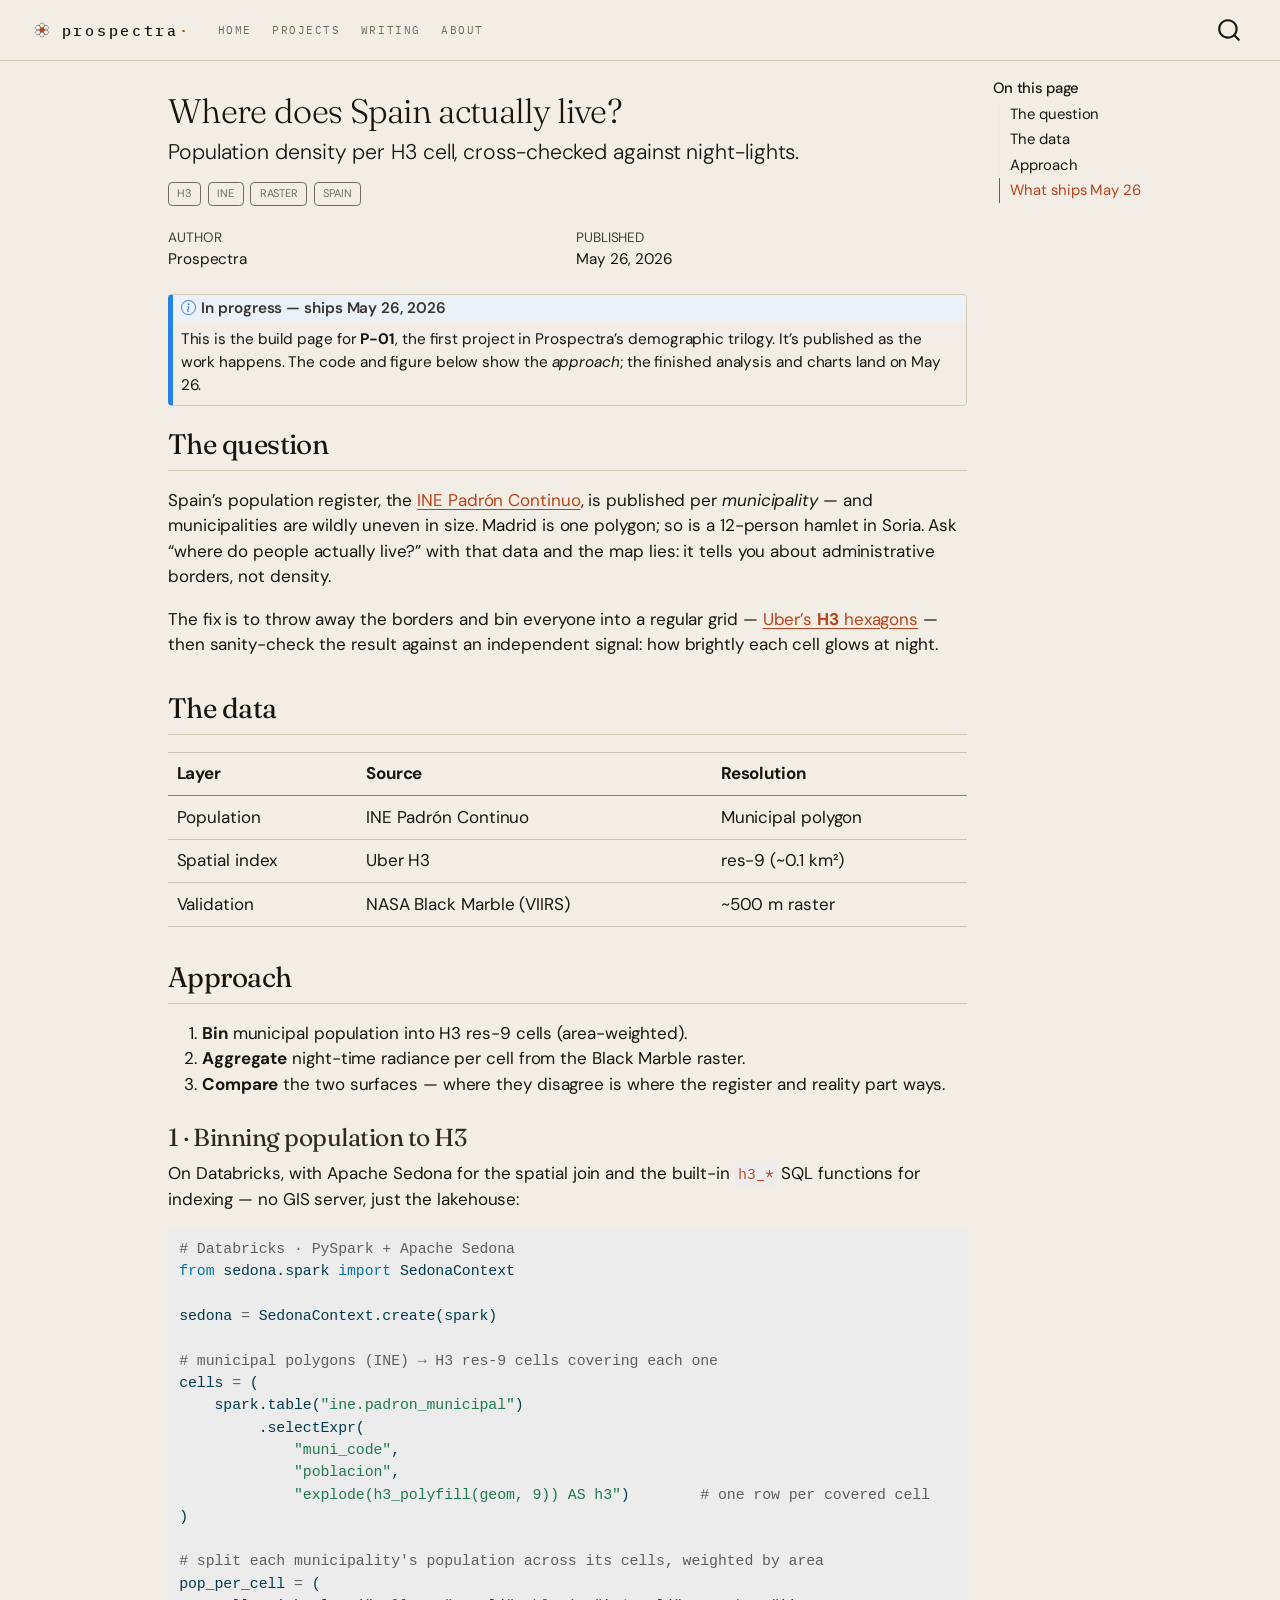
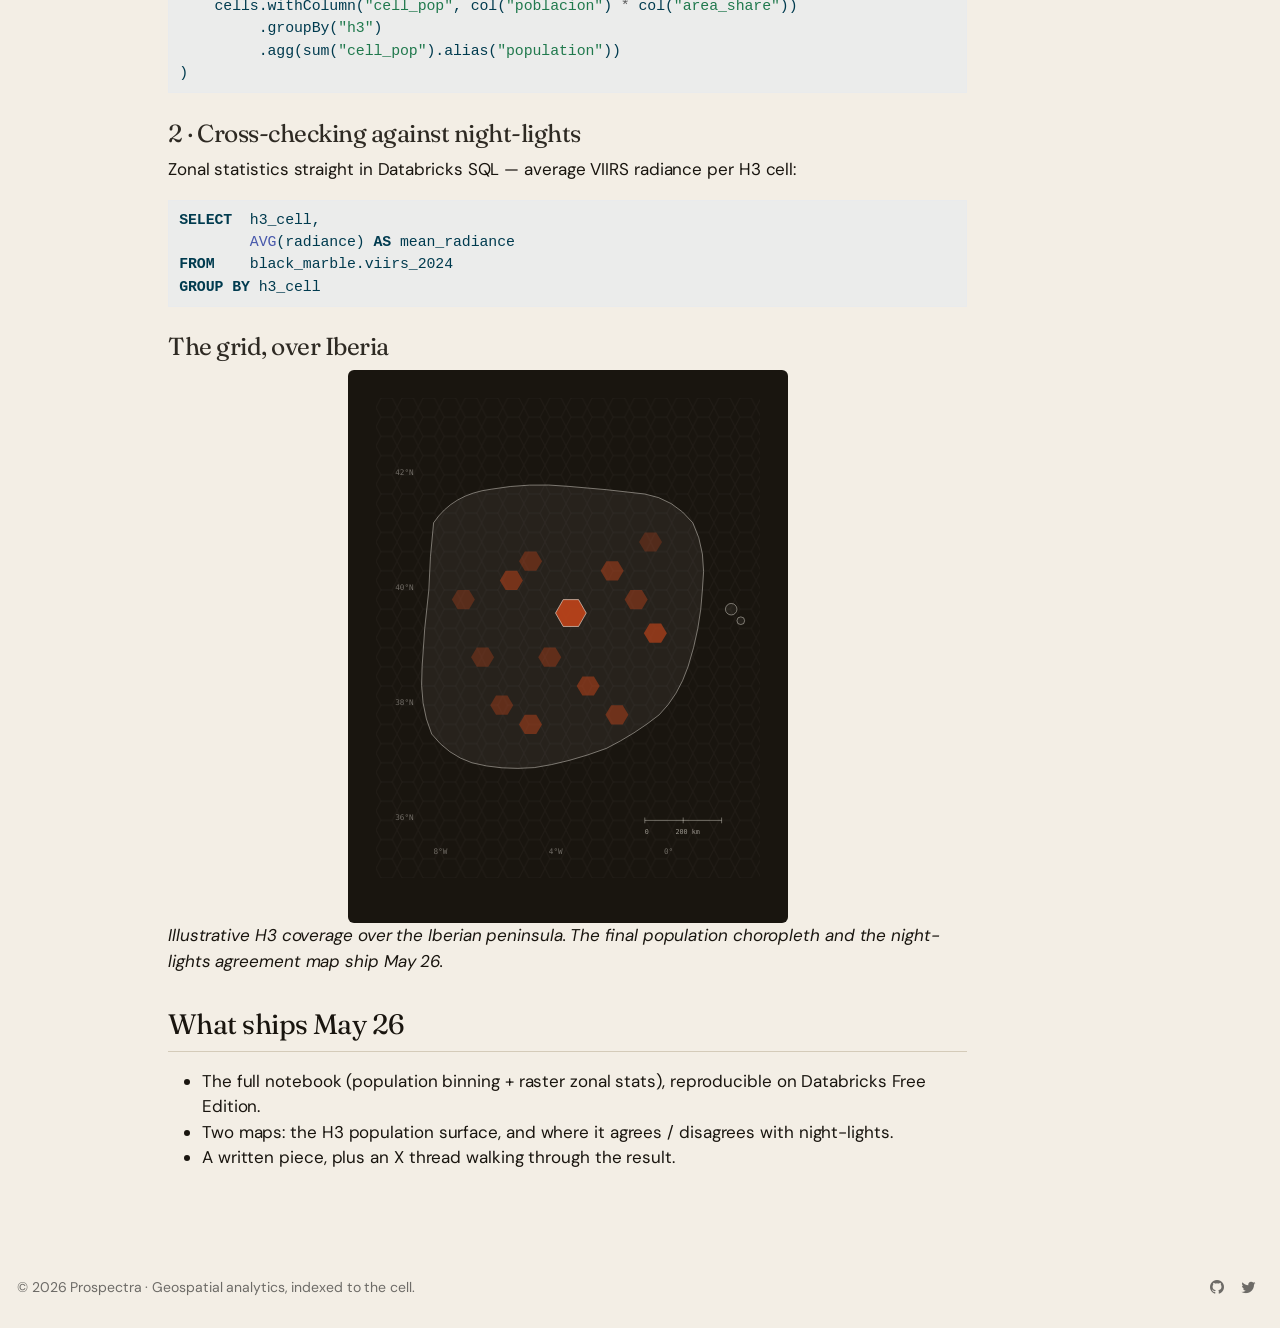
==== projects/p-01-spain-population.html @ 114b1c15 "Built site for gh-pages" ====
<!DOCTYPE html>
<html xmlns="http://www.w3.org/1999/xhtml" lang="en" xml:lang="en"><head>

<meta charset="utf-8">
<meta name="generator" content="quarto-1.9.37">

<meta name="viewport" content="width=device-width, initial-scale=1.0, user-scalable=yes">

<meta name="author" content="Prospectra">
<meta name="dcterms.date" content="2026-05-26">

<title>Where does Spain actually live? – Prospectra</title>
<style>
/* Default styles provided by pandoc.
** See https://pandoc.org/MANUAL.html#variables-for-html for config info.
*/
code{white-space: pre-wrap;}
span.smallcaps{font-variant: small-caps;}
div.columns{display: flex; gap: min(4vw, 1.5em);}
div.column{flex: auto; overflow-x: auto;}
div.hanging-indent{margin-left: 1.5em; text-indent: -1.5em;}
ul.task-list{list-style: none;}
ul.task-list li input[type="checkbox"] {
  width: 0.8em;
  margin: 0 0.8em 0.2em -1em; /* quarto-specific, see https://github.com/quarto-dev/quarto-cli/issues/4556 */ 
  vertical-align: middle;
}
/* CSS for syntax highlighting */
html { -webkit-text-size-adjust: 100%; }
pre > code.sourceCode { white-space: pre; position: relative; }
pre > code.sourceCode > span { display: inline-block; line-height: 1.25; }
pre > code.sourceCode > span:empty { height: 1.2em; }
.sourceCode { overflow: visible; }
code.sourceCode > span { color: inherit; text-decoration: inherit; }
div.sourceCode { margin: 1em 0; }
pre.sourceCode { margin: 0; }
@media screen {
div.sourceCode { overflow: auto; }
}
@media print {
pre > code.sourceCode { white-space: pre-wrap; }
pre > code.sourceCode > span { text-indent: -5em; padding-left: 5em; }
}
pre.numberSource code
  { counter-reset: source-line 0; }
pre.numberSource code > span
  { position: relative; left: -4em; counter-increment: source-line; }
pre.numberSource code > span > a:first-child::before
  { content: counter(source-line);
    position: relative; left: -1em; text-align: right; vertical-align: baseline;
    border: none; display: inline-block;
    -webkit-touch-callout: none; -webkit-user-select: none;
    -khtml-user-select: none; -moz-user-select: none;
    -ms-user-select: none; user-select: none;
    padding: 0 4px; width: 4em;
  }
pre.numberSource { margin-left: 3em;  padding-left: 4px; }
div.sourceCode
  {   }
@media screen {
pre > code.sourceCode > span > a:first-child::before { text-decoration: underline; }
}
</style>


<script src="../site_libs/quarto-nav/quarto-nav.js"></script>
<script src="../site_libs/quarto-nav/headroom.min.js"></script>
<script src="../site_libs/clipboard/clipboard.min.js"></script>
<script src="../site_libs/quarto-search/autocomplete.umd.js"></script>
<script src="../site_libs/quarto-search/fuse.min.js"></script>
<script src="../site_libs/quarto-search/quarto-search.js"></script>
<meta name="quarto:offset" content="../">
<link href="../assets/brand/favicon.ico" rel="icon">
<script src="../site_libs/quarto-html/quarto.js" type="module"></script>
<script src="../site_libs/quarto-html/tabsets/tabsets.js" type="module"></script>
<script src="../site_libs/quarto-html/popper.min.js"></script>
<script src="../site_libs/quarto-html/tippy.umd.min.js"></script>
<script src="../site_libs/quarto-html/anchor.min.js"></script>
<link href="../site_libs/quarto-html/tippy.css" rel="stylesheet">
<link href="../site_libs/quarto-html/quarto-syntax-highlighting-7f8f88aac4f3542376d5c11b86a4c14d.css" rel="stylesheet" id="quarto-text-highlighting-styles">
<script src="../site_libs/bootstrap/bootstrap.min.js"></script>
<link href="../site_libs/bootstrap/bootstrap-icons.css" rel="stylesheet">
<link href="../site_libs/bootstrap/bootstrap-7275f723373af607bff4bc993d95eb2f.min.css" rel="stylesheet" append-hash="true" id="quarto-bootstrap" data-mode="light">
<script id="quarto-search-options" type="application/json">{
  "location": "navbar",
  "copy-button": false,
  "collapse-after": 3,
  "panel-placement": "end",
  "type": "overlay",
  "limit": 50,
  "keyboard-shortcut": [
    "f",
    "/",
    "s"
  ],
  "show-item-context": false,
  "language": {
    "search-no-results-text": "No results",
    "search-matching-documents-text": "matching documents",
    "search-copy-link-title": "Copy link to search",
    "search-hide-matches-text": "Hide additional matches",
    "search-more-match-text": "more match in this document",
    "search-more-matches-text": "more matches in this document",
    "search-clear-button-title": "Clear",
    "search-text-placeholder": "",
    "search-detached-cancel-button-title": "Cancel",
    "search-submit-button-title": "Submit",
    "search-label": "Search"
  }
}</script>


<link rel="stylesheet" href="../styles.css">
<meta property="og:title" content="Where does Spain actually live? – Prospectra">
<meta property="og:description" content="Population density per H3 cell, cross-checked against night-lights.">
<meta property="og:image" content="https://prospectra.earth/projects/assets/og-image.png">
<meta property="og:site_name" content="Prospectra">
<meta name="twitter:title" content="Where does Spain actually live? – Prospectra">
<meta name="twitter:description" content="Population density per H3 cell, cross-checked against night-lights.">
<meta name="twitter:image" content="https://prospectra.earth/projects/assets/og-image.png">
<meta name="twitter:card" content="summary_large_image">
</head>

<body class="nav-fixed quarto-light">

<div id="quarto-search-results"></div>
  <header id="quarto-header" class="headroom fixed-top">
    <nav class="navbar navbar-expand-lg " data-bs-theme="dark">
      <div class="navbar-container container-fluid">
      <div class="navbar-brand-container mx-auto">
    <a href="../index.html" class="navbar-brand navbar-brand-logo">
    <img src="../assets/brand/prospectra-mark.svg" alt="" class="navbar-logo light-content">
    <img src="../assets/brand/prospectra-mark.svg" alt="" class="navbar-logo dark-content">
    </a>
    <a class="navbar-brand" href="../index.html">
    <span class="navbar-title">Prospectra</span>
    </a>
  </div>
            <div id="quarto-search" class="" title="Search"></div>
          <button class="navbar-toggler" type="button" data-bs-toggle="collapse" data-bs-target="#navbarCollapse" aria-controls="navbarCollapse" role="menu" aria-expanded="false" aria-label="Toggle navigation" onclick="if (window.quartoToggleHeadroom) { window.quartoToggleHeadroom(); }">
  <span class="navbar-toggler-icon"></span>
</button>
          <div class="collapse navbar-collapse" id="navbarCollapse">
            <ul class="navbar-nav navbar-nav-scroll me-auto">
  <li class="nav-item">
    <a class="nav-link" href="../index.html"> 
<span class="menu-text">Home</span></a>
  </li>  
  <li class="nav-item">
    <a class="nav-link" href="../index.html#projects"> 
<span class="menu-text">Projects</span></a>
  </li>  
  <li class="nav-item">
    <a class="nav-link" href="../index.html#writing"> 
<span class="menu-text">Writing</span></a>
  </li>  
  <li class="nav-item">
    <a class="nav-link" href="../index.html#about"> 
<span class="menu-text">About</span></a>
  </li>  
</ul>
          </div> <!-- /navcollapse -->
            <div class="quarto-navbar-tools">
</div>
      </div> <!-- /container-fluid -->
    </nav>
</header>
<!-- content -->
<div id="quarto-content" class="quarto-container page-columns page-rows-contents page-layout-article page-navbar">
<!-- sidebar -->
<!-- margin-sidebar -->
    <div id="quarto-margin-sidebar" class="sidebar margin-sidebar">
        <nav id="TOC" role="doc-toc" class="toc-active">
    <h2 id="toc-title">On this page</h2>
   
  <ul>
  <li><a href="#the-question" id="toc-the-question" class="nav-link active" data-scroll-target="#the-question">The question</a></li>
  <li><a href="#the-data" id="toc-the-data" class="nav-link" data-scroll-target="#the-data">The data</a></li>
  <li><a href="#approach" id="toc-approach" class="nav-link" data-scroll-target="#approach">Approach</a>
  <ul class="collapse">
  <li><a href="#binning-population-to-h3" id="toc-binning-population-to-h3" class="nav-link" data-scroll-target="#binning-population-to-h3">1 · Binning population to H3</a></li>
  <li><a href="#cross-checking-against-night-lights" id="toc-cross-checking-against-night-lights" class="nav-link" data-scroll-target="#cross-checking-against-night-lights">2 · Cross-checking against night-lights</a></li>
  <li><a href="#the-grid-over-iberia" id="toc-the-grid-over-iberia" class="nav-link" data-scroll-target="#the-grid-over-iberia">The grid, over Iberia</a></li>
  </ul></li>
  <li><a href="#what-ships-may-26" id="toc-what-ships-may-26" class="nav-link" data-scroll-target="#what-ships-may-26">What ships May 26</a></li>
  </ul>
</nav>
    </div>
<!-- main -->
<main class="content" id="quarto-document-content">

<header id="title-block-header" class="quarto-title-block default">
<div class="quarto-title">
<h1 class="title">Where does Spain actually live?</h1>
<p class="subtitle lead">Population density per H3 cell, cross-checked against night-lights.</p>
  <div class="quarto-categories">
    <div class="quarto-category">H3</div>
    <div class="quarto-category">INE</div>
    <div class="quarto-category">raster</div>
    <div class="quarto-category">Spain</div>
  </div>
  </div>



<div class="quarto-title-meta">

    <div>
    <div class="quarto-title-meta-heading">Author</div>
    <div class="quarto-title-meta-contents">
             <p>Prospectra </p>
          </div>
  </div>
    
    <div>
    <div class="quarto-title-meta-heading">Published</div>
    <div class="quarto-title-meta-contents">
      <p class="date">May 26, 2026</p>
    </div>
  </div>
  
    
  </div>
  


</header>


<div class="callout callout-style-default callout-note callout-titled">
<div class="callout-header d-flex align-content-center">
<div class="callout-icon-container">
<i class="callout-icon"></i>
</div>
<div class="callout-title-container flex-fill">
<span class="screen-reader-only">Note</span>In progress — ships May 26, 2026
</div>
</div>
<div class="callout-body-container callout-body">
<p>This is the build page for <strong>P-01</strong>, the first project in Prospectra’s demographic trilogy. It’s published as the work happens. The code and figure below show the <em>approach</em>; the finished analysis and charts land on May 26.</p>
</div>
</div>
<section id="the-question" class="level2">
<h2 class="anchored" data-anchor-id="the-question">The question</h2>
<p>Spain’s population register, the <a href="https://ine.es">INE Padrón Continuo</a>, is published per <em>municipality</em> — and municipalities are wildly uneven in size. Madrid is one polygon; so is a 12-person hamlet in Soria. Ask “where do people actually live?” with that data and the map lies: it tells you about administrative borders, not density.</p>
<p>The fix is to throw away the borders and bin everyone into a regular grid — <a href="https://h3geo.org">Uber’s <strong>H3</strong> hexagons</a> — then sanity-check the result against an independent signal: how brightly each cell glows at night.</p>
</section>
<section id="the-data" class="level2">
<h2 class="anchored" data-anchor-id="the-data">The data</h2>
<table class="caption-top table">
<thead>
<tr class="header">
<th>Layer</th>
<th>Source</th>
<th>Resolution</th>
</tr>
</thead>
<tbody>
<tr class="odd">
<td>Population</td>
<td>INE Padrón Continuo</td>
<td>Municipal polygon</td>
</tr>
<tr class="even">
<td>Spatial index</td>
<td>Uber H3</td>
<td>res-9 (~0.1 km²)</td>
</tr>
<tr class="odd">
<td>Validation</td>
<td>NASA Black Marble (VIIRS)</td>
<td>~500 m raster</td>
</tr>
</tbody>
</table>
</section>
<section id="approach" class="level2">
<h2 class="anchored" data-anchor-id="approach">Approach</h2>
<ol type="1">
<li><strong>Bin</strong> municipal population into H3 res-9 cells (area-weighted).</li>
<li><strong>Aggregate</strong> night-time radiance per cell from the Black Marble raster.</li>
<li><strong>Compare</strong> the two surfaces — where they disagree is where the register and reality part ways.</li>
</ol>
<section id="binning-population-to-h3" class="level3">
<h3 class="anchored" data-anchor-id="binning-population-to-h3">1 · Binning population to H3</h3>
<p>On Databricks, with Apache Sedona for the spatial join and the built-in <code>h3_*</code> SQL functions for indexing — no GIS server, just the lakehouse:</p>
<div class="code-copy-outer-scaffold"><div class="sourceCode" id="cb1"><pre class="sourceCode python code-with-copy"><code class="sourceCode python"><span id="cb1-1"><a href="#cb1-1" aria-hidden="true" tabindex="-1"></a><span class="co"># Databricks · PySpark + Apache Sedona</span></span>
<span id="cb1-2"><a href="#cb1-2" aria-hidden="true" tabindex="-1"></a><span class="im">from</span> sedona.spark <span class="im">import</span> SedonaContext</span>
<span id="cb1-3"><a href="#cb1-3" aria-hidden="true" tabindex="-1"></a></span>
<span id="cb1-4"><a href="#cb1-4" aria-hidden="true" tabindex="-1"></a>sedona <span class="op">=</span> SedonaContext.create(spark)</span>
<span id="cb1-5"><a href="#cb1-5" aria-hidden="true" tabindex="-1"></a></span>
<span id="cb1-6"><a href="#cb1-6" aria-hidden="true" tabindex="-1"></a><span class="co"># municipal polygons (INE) → H3 res-9 cells covering each one</span></span>
<span id="cb1-7"><a href="#cb1-7" aria-hidden="true" tabindex="-1"></a>cells <span class="op">=</span> (</span>
<span id="cb1-8"><a href="#cb1-8" aria-hidden="true" tabindex="-1"></a>    spark.table(<span class="st">"ine.padron_municipal"</span>)</span>
<span id="cb1-9"><a href="#cb1-9" aria-hidden="true" tabindex="-1"></a>         .selectExpr(</span>
<span id="cb1-10"><a href="#cb1-10" aria-hidden="true" tabindex="-1"></a>             <span class="st">"muni_code"</span>,</span>
<span id="cb1-11"><a href="#cb1-11" aria-hidden="true" tabindex="-1"></a>             <span class="st">"poblacion"</span>,</span>
<span id="cb1-12"><a href="#cb1-12" aria-hidden="true" tabindex="-1"></a>             <span class="st">"explode(h3_polyfill(geom, 9)) AS h3"</span>)        <span class="co"># one row per covered cell</span></span>
<span id="cb1-13"><a href="#cb1-13" aria-hidden="true" tabindex="-1"></a>)</span>
<span id="cb1-14"><a href="#cb1-14" aria-hidden="true" tabindex="-1"></a></span>
<span id="cb1-15"><a href="#cb1-15" aria-hidden="true" tabindex="-1"></a><span class="co"># split each municipality's population across its cells, weighted by area</span></span>
<span id="cb1-16"><a href="#cb1-16" aria-hidden="true" tabindex="-1"></a>pop_per_cell <span class="op">=</span> (</span>
<span id="cb1-17"><a href="#cb1-17" aria-hidden="true" tabindex="-1"></a>    cells.withColumn(<span class="st">"cell_pop"</span>, col(<span class="st">"poblacion"</span>) <span class="op">*</span> col(<span class="st">"area_share"</span>))</span>
<span id="cb1-18"><a href="#cb1-18" aria-hidden="true" tabindex="-1"></a>         .groupBy(<span class="st">"h3"</span>)</span>
<span id="cb1-19"><a href="#cb1-19" aria-hidden="true" tabindex="-1"></a>         .agg(<span class="bu">sum</span>(<span class="st">"cell_pop"</span>).alias(<span class="st">"population"</span>))</span>
<span id="cb1-20"><a href="#cb1-20" aria-hidden="true" tabindex="-1"></a>)</span></code></pre></div><button title="Copy to Clipboard" class="code-copy-button"><i class="bi"></i></button></div>
</section>
<section id="cross-checking-against-night-lights" class="level3">
<h3 class="anchored" data-anchor-id="cross-checking-against-night-lights">2 · Cross-checking against night-lights</h3>
<p>Zonal statistics straight in Databricks SQL — average VIIRS radiance per H3 cell:</p>
<div class="code-copy-outer-scaffold"><div class="sourceCode" id="cb2"><pre class="sourceCode sql code-with-copy"><code class="sourceCode sql"><span id="cb2-1"><a href="#cb2-1" aria-hidden="true" tabindex="-1"></a><span class="kw">SELECT</span>  h3_cell,</span>
<span id="cb2-2"><a href="#cb2-2" aria-hidden="true" tabindex="-1"></a>        <span class="fu">AVG</span>(radiance) <span class="kw">AS</span> mean_radiance</span>
<span id="cb2-3"><a href="#cb2-3" aria-hidden="true" tabindex="-1"></a><span class="kw">FROM</span>    black_marble.viirs_2024</span>
<span id="cb2-4"><a href="#cb2-4" aria-hidden="true" tabindex="-1"></a><span class="kw">GROUP</span> <span class="kw">BY</span> h3_cell</span></code></pre></div><button title="Copy to Clipboard" class="code-copy-button"><i class="bi"></i></button></div>
</section>
<section id="the-grid-over-iberia" class="level3">
<h3 class="anchored" data-anchor-id="the-grid-over-iberia">The grid, over Iberia</h3>
<div style="background:#19150f; padding:28px; border-radius:6px; max-width:440px; margin:0 auto;">
<p><img src="../assets/spain-h3-map.svg" class="img-fluid"></p>
</div>
<p><em>Illustrative H3 coverage over the Iberian peninsula. The final population choropleth and the night-lights agreement map ship May 26.</em></p>
</section>
</section>
<section id="what-ships-may-26" class="level2">
<h2 class="anchored" data-anchor-id="what-ships-may-26">What ships May 26</h2>
<ul>
<li>The full notebook (population binning + raster zonal stats), reproducible on Databricks Free Edition.</li>
<li>Two maps: the H3 population surface, and where it agrees / disagrees with night-lights.</li>
<li>A written piece, plus an X thread walking through the result.</li>
</ul>


</section>

</main> <!-- /main -->
<script id="quarto-html-after-body" type="application/javascript">
  window.document.addEventListener("DOMContentLoaded", function (event) {
    const icon = "";
    const anchorJS = new window.AnchorJS();
    anchorJS.options = {
      placement: 'right',
      icon: icon
    };
    anchorJS.add('.anchored');
    const isCodeAnnotation = (el) => {
      for (const clz of el.classList) {
        if (clz.startsWith('code-annotation-')) {                     
          return true;
        }
      }
      return false;
    }
    const onCopySuccess = function(e) {
      // button target
      const button = e.trigger;
      // don't keep focus
      button.blur();
      // flash "checked"
      button.classList.add('code-copy-button-checked');
      var currentTitle = button.getAttribute("title");
      button.setAttribute("title", "Copied!");
      let tooltip;
      if (window.bootstrap) {
        button.setAttribute("data-bs-toggle", "tooltip");
        button.setAttribute("data-bs-placement", "left");
        button.setAttribute("data-bs-title", "Copied!");
        tooltip = new bootstrap.Tooltip(button, 
          { trigger: "manual", 
            customClass: "code-copy-button-tooltip",
            offset: [0, -8]});
        tooltip.show();    
      }
      setTimeout(function() {
        if (tooltip) {
          tooltip.hide();
          button.removeAttribute("data-bs-title");
          button.removeAttribute("data-bs-toggle");
          button.removeAttribute("data-bs-placement");
        }
        button.setAttribute("title", currentTitle);
        button.classList.remove('code-copy-button-checked');
      }, 1000);
      // clear code selection
      e.clearSelection();
    }
    const getTextToCopy = function(trigger) {
      const outerScaffold = trigger.parentElement.cloneNode(true);
      const codeEl = outerScaffold.querySelector('code');
      for (const childEl of codeEl.children) {
        if (isCodeAnnotation(childEl)) {
          childEl.remove();
        }
      }
      return codeEl.innerText;
    }
    const clipboard = new window.ClipboardJS('.code-copy-button:not([data-in-quarto-modal])', {
      text: getTextToCopy
    });
    clipboard.on('success', onCopySuccess);
    if (window.document.getElementById('quarto-embedded-source-code-modal')) {
      const clipboardModal = new window.ClipboardJS('.code-copy-button[data-in-quarto-modal]', {
        text: getTextToCopy,
        container: window.document.getElementById('quarto-embedded-source-code-modal')
      });
      clipboardModal.on('success', onCopySuccess);
    }
      var localhostRegex = new RegExp(/^(?:http|https):\/\/localhost\:?[0-9]*\//);
      var mailtoRegex = new RegExp(/^mailto:/);
        var filterRegex = new RegExp("https:\/\/prospectra\.earth");
      var isInternal = (href) => {
          return filterRegex.test(href) || localhostRegex.test(href) || mailtoRegex.test(href);
      }
      // Inspect non-navigation links and adorn them if external
     var links = window.document.querySelectorAll('a[href]:not(.nav-link):not(.navbar-brand):not(.toc-action):not(.sidebar-link):not(.sidebar-item-toggle):not(.pagination-link):not(.no-external):not([aria-hidden]):not(.dropdown-item):not(.quarto-navigation-tool):not(.about-link)');
      for (var i=0; i<links.length; i++) {
        const link = links[i];
        if (!isInternal(link.href)) {
          // undo the damage that might have been done by quarto-nav.js in the case of
          // links that we want to consider external
          if (link.dataset.originalHref !== undefined) {
            link.href = link.dataset.originalHref;
          }
        }
      }
    function tippyHover(el, contentFn, onTriggerFn, onUntriggerFn) {
      const config = {
        allowHTML: true,
        maxWidth: 500,
        delay: 100,
        arrow: false,
        appendTo: function(el) {
            return el.parentElement;
        },
        interactive: true,
        interactiveBorder: 10,
        theme: 'quarto',
        placement: 'bottom-start',
      };
      if (contentFn) {
        config.content = contentFn;
      }
      if (onTriggerFn) {
        config.onTrigger = onTriggerFn;
      }
      if (onUntriggerFn) {
        config.onUntrigger = onUntriggerFn;
      }
      window.tippy(el, config); 
    }
    const noterefs = window.document.querySelectorAll('a[role="doc-noteref"]');
    for (var i=0; i<noterefs.length; i++) {
      const ref = noterefs[i];
      tippyHover(ref, function() {
        // use id or data attribute instead here
        let href = ref.getAttribute('data-footnote-href') || ref.getAttribute('href');
        try { href = new URL(href).hash; } catch {}
        const id = href.replace(/^#\/?/, "");
        const note = window.document.getElementById(id);
        if (note) {
          return note.innerHTML;
        } else {
          return "";
        }
      });
    }
    const xrefs = window.document.querySelectorAll('a.quarto-xref');
    const processXRef = (id, note) => {
      // Strip column container classes
      const stripColumnClz = (el) => {
        el.classList.remove("page-full", "page-columns");
        if (el.children) {
          for (const child of el.children) {
            stripColumnClz(child);
          }
        }
      }
      stripColumnClz(note)
      if (id === null || id.startsWith('sec-')) {
        // Special case sections, only their first couple elements
        const container = document.createElement("div");
        if (note.children && note.children.length > 2) {
          container.appendChild(note.children[0].cloneNode(true));
          for (let i = 1; i < note.children.length; i++) {
            const child = note.children[i];
            if (child.tagName === "P" && child.innerText === "") {
              continue;
            } else {
              container.appendChild(child.cloneNode(true));
              break;
            }
          }
          if (window.Quarto?.typesetMath) {
            window.Quarto.typesetMath(container);
          }
          return container.innerHTML
        } else {
          if (window.Quarto?.typesetMath) {
            window.Quarto.typesetMath(note);
          }
          return note.innerHTML;
        }
      } else {
        // Remove any anchor links if they are present
        const anchorLink = note.querySelector('a.anchorjs-link');
        if (anchorLink) {
          anchorLink.remove();
        }
        if (window.Quarto?.typesetMath) {
          window.Quarto.typesetMath(note);
        }
        if (note.classList.contains("callout")) {
          return note.outerHTML;
        } else {
          return note.innerHTML;
        }
      }
    }
    for (var i=0; i<xrefs.length; i++) {
      const xref = xrefs[i];
      tippyHover(xref, undefined, function(instance) {
        instance.disable();
        let url = xref.getAttribute('href');
        let hash = undefined; 
        if (url.startsWith('#')) {
          hash = url;
        } else {
          try { hash = new URL(url).hash; } catch {}
        }
        if (hash) {
          const id = hash.replace(/^#\/?/, "");
          const note = window.document.getElementById(id);
          if (note !== null) {
            try {
              const html = processXRef(id, note.cloneNode(true));
              instance.setContent(html);
            } finally {
              instance.enable();
              instance.show();
            }
          } else {
            // See if we can fetch this
            fetch(url.split('#')[0])
            .then(res => res.text())
            .then(html => {
              const parser = new DOMParser();
              const htmlDoc = parser.parseFromString(html, "text/html");
              const note = htmlDoc.getElementById(id);
              if (note !== null) {
                const html = processXRef(id, note);
                instance.setContent(html);
              } 
            }).finally(() => {
              instance.enable();
              instance.show();
            });
          }
        } else {
          // See if we can fetch a full url (with no hash to target)
          // This is a special case and we should probably do some content thinning / targeting
          fetch(url)
          .then(res => res.text())
          .then(html => {
            const parser = new DOMParser();
            const htmlDoc = parser.parseFromString(html, "text/html");
            const note = htmlDoc.querySelector('main.content');
            if (note !== null) {
              // This should only happen for chapter cross references
              // (since there is no id in the URL)
              // remove the first header
              if (note.children.length > 0 && note.children[0].tagName === "HEADER") {
                note.children[0].remove();
              }
              const html = processXRef(null, note);
              instance.setContent(html);
            } 
          }).finally(() => {
            instance.enable();
            instance.show();
          });
        }
      }, function(instance) {
      });
    }
        let selectedAnnoteEl;
        const selectorForAnnotation = ( cell, annotation) => {
          let cellAttr = 'data-code-cell="' + cell + '"';
          let lineAttr = 'data-code-annotation="' +  annotation + '"';
          const selector = 'span[' + cellAttr + '][' + lineAttr + ']';
          return selector;
        }
        const selectCodeLines = (annoteEl) => {
          const doc = window.document;
          const targetCell = annoteEl.getAttribute("data-target-cell");
          const targetAnnotation = annoteEl.getAttribute("data-target-annotation");
          const annoteSpan = window.document.querySelector(selectorForAnnotation(targetCell, targetAnnotation));
          const lines = annoteSpan.getAttribute("data-code-lines").split(",");
          const lineIds = lines.map((line) => {
            return targetCell + "-" + line;
          })
          let top = null;
          let height = null;
          let parent = null;
          if (lineIds.length > 0) {
              //compute the position of the single el (top and bottom and make a div)
              const el = window.document.getElementById(lineIds[0]);
              top = el.offsetTop;
              height = el.offsetHeight;
              parent = el.parentElement.parentElement;
            if (lineIds.length > 1) {
              const lastEl = window.document.getElementById(lineIds[lineIds.length - 1]);
              const bottom = lastEl.offsetTop + lastEl.offsetHeight;
              height = bottom - top;
            }
            if (top !== null && height !== null && parent !== null) {
              // cook up a div (if necessary) and position it 
              let div = window.document.getElementById("code-annotation-line-highlight");
              if (div === null) {
                div = window.document.createElement("div");
                div.setAttribute("id", "code-annotation-line-highlight");
                div.style.position = 'absolute';
                parent.appendChild(div);
              }
              div.style.top = top - 2 + "px";
              div.style.height = height + 4 + "px";
              div.style.left = 0;
              let gutterDiv = window.document.getElementById("code-annotation-line-highlight-gutter");
              if (gutterDiv === null) {
                gutterDiv = window.document.createElement("div");
                gutterDiv.setAttribute("id", "code-annotation-line-highlight-gutter");
                gutterDiv.style.position = 'absolute';
                const codeCell = window.document.getElementById(targetCell);
                const gutter = codeCell.querySelector('.code-annotation-gutter');
                gutter.appendChild(gutterDiv);
              }
              gutterDiv.style.top = top - 2 + "px";
              gutterDiv.style.height = height + 4 + "px";
            }
            selectedAnnoteEl = annoteEl;
          }
        };
        const unselectCodeLines = () => {
          const elementsIds = ["code-annotation-line-highlight", "code-annotation-line-highlight-gutter"];
          elementsIds.forEach((elId) => {
            const div = window.document.getElementById(elId);
            if (div) {
              div.remove();
            }
          });
          selectedAnnoteEl = undefined;
        };
          // Handle positioning of the toggle
      window.addEventListener(
        "resize",
        throttle(() => {
          elRect = undefined;
          if (selectedAnnoteEl) {
            selectCodeLines(selectedAnnoteEl);
          }
        }, 10)
      );
      function throttle(fn, ms) {
      let throttle = false;
      let timer;
        return (...args) => {
          if(!throttle) { // first call gets through
              fn.apply(this, args);
              throttle = true;
          } else { // all the others get throttled
              if(timer) clearTimeout(timer); // cancel #2
              timer = setTimeout(() => {
                fn.apply(this, args);
                timer = throttle = false;
              }, ms);
          }
        };
      }
        // Attach click handler to the DT
        const annoteDls = window.document.querySelectorAll('dt[data-target-cell]');
        for (const annoteDlNode of annoteDls) {
          annoteDlNode.addEventListener('click', (event) => {
            const clickedEl = event.target;
            if (clickedEl !== selectedAnnoteEl) {
              unselectCodeLines();
              const activeEl = window.document.querySelector('dt[data-target-cell].code-annotation-active');
              if (activeEl) {
                activeEl.classList.remove('code-annotation-active');
              }
              selectCodeLines(clickedEl);
              clickedEl.classList.add('code-annotation-active');
            } else {
              // Unselect the line
              unselectCodeLines();
              clickedEl.classList.remove('code-annotation-active');
            }
          });
        }
    const findCites = (el) => {
      const parentEl = el.parentElement;
      if (parentEl) {
        const cites = parentEl.dataset.cites;
        if (cites) {
          return {
            el,
            cites: cites.split(' ')
          };
        } else {
          return findCites(el.parentElement)
        }
      } else {
        return undefined;
      }
    };
    var bibliorefs = window.document.querySelectorAll('a[role="doc-biblioref"]');
    for (var i=0; i<bibliorefs.length; i++) {
      const ref = bibliorefs[i];
      const citeInfo = findCites(ref);
      if (citeInfo) {
        tippyHover(citeInfo.el, function() {
          var popup = window.document.createElement('div');
          citeInfo.cites.forEach(function(cite) {
            var citeDiv = window.document.createElement('div');
            citeDiv.classList.add('hanging-indent');
            citeDiv.classList.add('csl-entry');
            var biblioDiv = window.document.getElementById('ref-' + cite);
            if (biblioDiv) {
              citeDiv.innerHTML = biblioDiv.innerHTML;
            }
            popup.appendChild(citeDiv);
          });
          return popup.innerHTML;
        });
      }
    }
  });
  </script>
</div> <!-- /content -->
<footer class="footer">
  <div class="nav-footer">
    <div class="nav-footer-left">
<p>© 2026 Prospectra · Geospatial analytics, indexed to the cell.</p>
</div>   
    <div class="nav-footer-center">
      &nbsp;
    </div>
    <div class="nav-footer-right">
      <ul class="footer-items list-unstyled">
    <li class="nav-item compact">
    <a class="nav-link" href="https://github.com/ceo-prospectra/prospectra.earth">
      <i class="bi bi-github" role="img">
</i> 
    </a>
  </li>  
    <li class="nav-item compact">
    <a class="nav-link" href="https://x.com/franjmartin21">
      <i class="bi bi-twitter" role="img">
</i> 
    </a>
  </li>  
</ul>
    </div>
  </div>
</footer>




</body></html>
---- site_libs/quarto-html/tippy.css ----
.tippy-box[data-animation=fade][data-state=hidden]{opacity:0}[data-tippy-root]{max-width:calc(100vw - 10px)}.tippy-box{position:relative;background-color:#333;color:#fff;border-radius:4px;font-size:14px;line-height:1.4;white-space:normal;outline:0;transition-property:transform,visibility,opacity}.tippy-box[data-placement^=top]>.tippy-arrow{bottom:0}.tippy-box[data-placement^=top]>.tippy-arrow:before{bottom:-7px;left:0;border-width:8px 8px 0;border-top-color:initial;transform-origin:center top}.tippy-box[data-placement^=bottom]>.tippy-arrow{top:0}.tippy-box[data-placement^=bottom]>.tippy-arrow:before{top:-7px;left:0;border-width:0 8px 8px;border-bottom-color:initial;transform-origin:center bottom}.tippy-box[data-placement^=left]>.tippy-arrow{right:0}.tippy-box[data-placement^=left]>.tippy-arrow:before{border-width:8px 0 8px 8px;border-left-color:initial;right:-7px;transform-origin:center left}.tippy-box[data-placement^=right]>.tippy-arrow{left:0}.tippy-box[data-placement^=right]>.tippy-arrow:before{left:-7px;border-width:8px 8px 8px 0;border-right-color:initial;transform-origin:center right}.tippy-box[data-inertia][data-state=visible]{transition-timing-function:cubic-bezier(.54,1.5,.38,1.11)}.tippy-arrow{width:16px;height:16px;color:#333}.tippy-arrow:before{content:"";position:absolute;border-color:transparent;border-style:solid}.tippy-content{position:relative;padding:5px 9px;z-index:1}
---- site_libs/quarto-html/quarto-syntax-highlighting-7f8f88aac4f3542376d5c11b86a4c14d.css ----
/* quarto syntax highlight colors */
:root {
  --quarto-hl-ot-color: #003B4F;
  --quarto-hl-at-color: #657422;
  --quarto-hl-ss-color: #20794D;
  --quarto-hl-an-color: #5E5E5E;
  --quarto-hl-fu-color: #4758AB;
  --quarto-hl-st-color: #20794D;
  --quarto-hl-cf-color: #003B4F;
  --quarto-hl-op-color: #5E5E5E;
  --quarto-hl-er-color: #AD0000;
  --quarto-hl-bn-color: #AD0000;
  --quarto-hl-al-color: #AD0000;
  --quarto-hl-va-color: #111111;
  --quarto-hl-bu-color: inherit;
  --quarto-hl-ex-color: inherit;
  --quarto-hl-pp-color: #AD0000;
  --quarto-hl-in-color: #5E5E5E;
  --quarto-hl-vs-color: #20794D;
  --quarto-hl-wa-color: #5E5E5E;
  --quarto-hl-do-color: #5E5E5E;
  --quarto-hl-im-color: #00769E;
  --quarto-hl-ch-color: #20794D;
  --quarto-hl-dt-color: #AD0000;
  --quarto-hl-fl-color: #AD0000;
  --quarto-hl-co-color: #5E5E5E;
  --quarto-hl-cv-color: #5E5E5E;
  --quarto-hl-cn-color: #8f5902;
  --quarto-hl-sc-color: #5E5E5E;
  --quarto-hl-dv-color: #AD0000;
  --quarto-hl-kw-color: #003B4F;
}

/* other quarto variables */
:root {
  --quarto-font-monospace: SFMono-Regular, Menlo, Monaco, Consolas, "Liberation Mono", "Courier New", monospace;
}

/* syntax highlight based on Pandoc's rules */
pre > code.sourceCode > span {
  color: #003B4F;
}

code.sourceCode > span {
  color: #003B4F;
}

div.sourceCode,
div.sourceCode pre.sourceCode {
  color: #003B4F;
}

/* Normal */
code span {
  color: #003B4F;
}

/* Alert */
code span.al {
  color: #AD0000;
  font-style: inherit;
}

/* Annotation */
code span.an {
  color: #5E5E5E;
  font-style: inherit;
}

/* Attribute */
code span.at {
  color: #657422;
  font-style: inherit;
}

/* BaseN */
code span.bn {
  color: #AD0000;
  font-style: inherit;
}

/* BuiltIn */
code span.bu {
  font-style: inherit;
}

/* ControlFlow */
code span.cf {
  color: #003B4F;
  font-weight: bold;
  font-style: inherit;
}

/* Char */
code span.ch {
  color: #20794D;
  font-style: inherit;
}

/* Constant */
code span.cn {
  color: #8f5902;
  font-style: inherit;
}

/* Comment */
code span.co {
  color: #5E5E5E;
  font-style: inherit;
}

/* CommentVar */
code span.cv {
  color: #5E5E5E;
  font-style: italic;
}

/* Documentation */
code span.do {
  color: #5E5E5E;
  font-style: italic;
}

/* DataType */
code span.dt {
  color: #AD0000;
  font-style: inherit;
}

/* DecVal */
code span.dv {
  color: #AD0000;
  font-style: inherit;
}

/* Error */
code span.er {
  color: #AD0000;
  font-style: inherit;
}

/* Extension */
code span.ex {
  font-style: inherit;
}

/* Float */
code span.fl {
  color: #AD0000;
  font-style: inherit;
}

/* Function */
code span.fu {
  color: #4758AB;
  font-style: inherit;
}

/* Import */
code span.im {
  color: #00769E;
  font-style: inherit;
}

/* Information */
code span.in {
  color: #5E5E5E;
  font-style: inherit;
}

/* Keyword */
code span.kw {
  color: #003B4F;
  font-weight: bold;
  font-style: inherit;
}

/* Operator */
code span.op {
  color: #5E5E5E;
  font-style: inherit;
}

/* Other */
code span.ot {
  color: #003B4F;
  font-style: inherit;
}

/* Preprocessor */
code span.pp {
  color: #AD0000;
  font-style: inherit;
}

/* SpecialChar */
code span.sc {
  color: #5E5E5E;
  font-style: inherit;
}

/* SpecialString */
code span.ss {
  color: #20794D;
  font-style: inherit;
}

/* String */
code span.st {
  color: #20794D;
  font-style: inherit;
}

/* Variable */
code span.va {
  color: #111111;
  font-style: inherit;
}

/* VerbatimString */
code span.vs {
  color: #20794D;
  font-style: inherit;
}

/* Warning */
code span.wa {
  color: #5E5E5E;
  font-style: italic;
}

.prevent-inlining {
  content: "</";
}

/*# sourceMappingURL=789ad8cd35626ba772517505b42a116e.css.map */
---- styles.css ----
/* Page-specific overrides not covered by custom.scss. Kept empty until T6. */
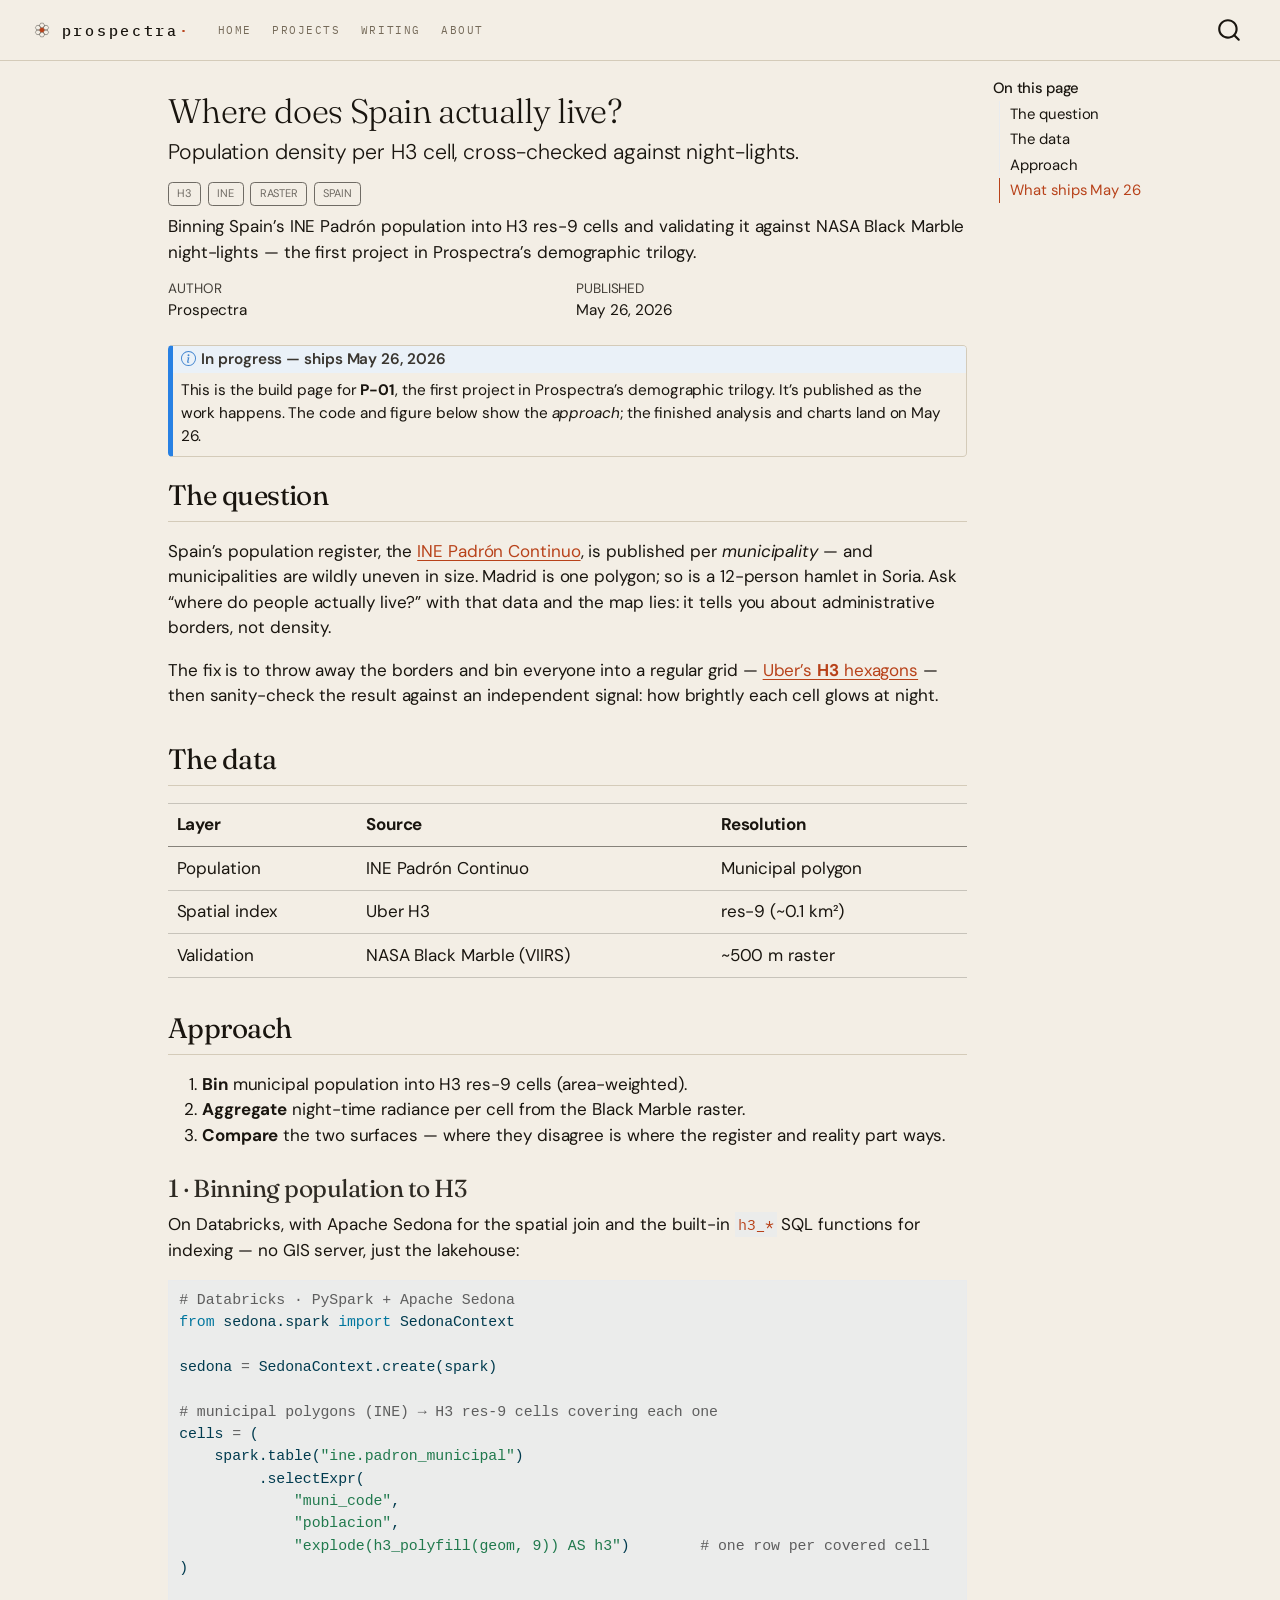
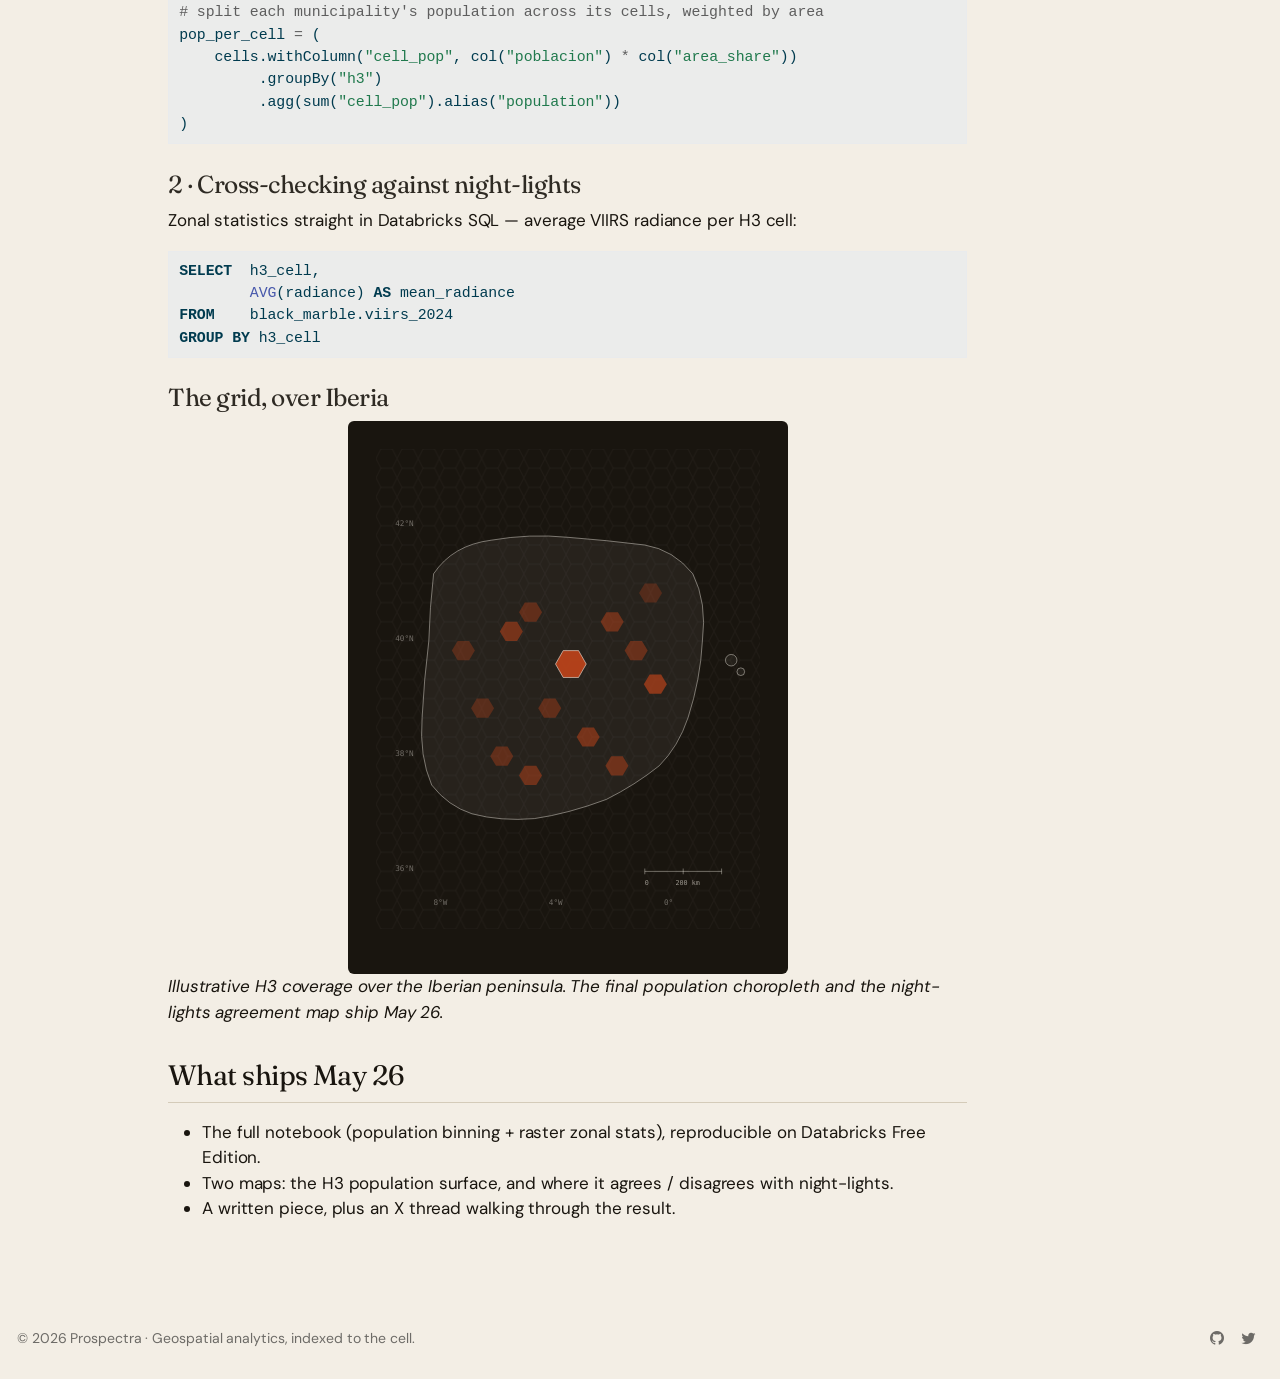
==== commit 7dbeca1b: "Built site for gh-pages" ====
--- a/projects/p-01-spain-population.html
+++ b/projects/p-01-spain-population.html
@@ -2,12 +2,13 @@
 <html xmlns="http://www.w3.org/1999/xhtml" lang="en" xml:lang="en"><head>
 
 <meta charset="utf-8">
-<meta name="generator" content="quarto-1.9.37">
+<meta name="generator" content="quarto-1.9.38">
 
 <meta name="viewport" content="width=device-width, initial-scale=1.0, user-scalable=yes">
 
 <meta name="author" content="Prospectra">
 <meta name="dcterms.date" content="2026-05-26">
+<meta name="description" content="Binning Spain’s INE Padrón population into H3 res-9 cells and validating it against NASA Black Marble night-lights — the first project in Prospectra’s demographic trilogy.">
 
 <title>Where does Spain actually live? – Prospectra</title>
 <style>
@@ -77,7 +78,7 @@
 <script src="../site_libs/quarto-html/tippy.umd.min.js"></script>
 <script src="../site_libs/quarto-html/anchor.min.js"></script>
 <link href="../site_libs/quarto-html/tippy.css" rel="stylesheet">
-<link href="../site_libs/quarto-html/quarto-syntax-highlighting-7f8f88aac4f3542376d5c11b86a4c14d.css" rel="stylesheet" id="quarto-text-highlighting-styles">
+<link href="../site_libs/quarto-html/quarto-syntax-highlighting-15634bcf2e68342d4ad2dfa704d543f6.css" rel="stylesheet" id="quarto-text-highlighting-styles">
 <script src="../site_libs/bootstrap/bootstrap.min.js"></script>
 <link href="../site_libs/bootstrap/bootstrap-icons.css" rel="stylesheet">
 <link href="../site_libs/bootstrap/bootstrap-7275f723373af607bff4bc993d95eb2f.min.css" rel="stylesheet" append-hash="true" id="quarto-bootstrap" data-mode="light">
@@ -112,12 +113,13 @@
 
 <link rel="stylesheet" href="../styles.css">
 <meta property="og:title" content="Where does Spain actually live? – Prospectra">
-<meta property="og:description" content="Population density per H3 cell, cross-checked against night-lights.">
+<meta property="og:description" content="Binning Spain’s INE Padrón population into H3 res-9 cells and validating it against NASA Black Marble night-lights — the first project in Prospectra’s demographic trilogy.">
 <meta property="og:image" content="https://prospectra.earth/projects/assets/og-image.png">
 <meta property="og:site_name" content="Prospectra">
 <meta name="twitter:title" content="Where does Spain actually live? – Prospectra">
-<meta name="twitter:description" content="Population density per H3 cell, cross-checked against night-lights.">
+<meta name="twitter:description" content="Binning Spain’s INE Padrón population into H3 res-9 cells and validating it against NASA Black Marble night-lights — the first project in Prospectra’s demographic trilogy.">
 <meta name="twitter:image" content="https://prospectra.earth/projects/assets/og-image.png">
+<meta name="twitter:creator" content="@franjmartin21">
 <meta name="twitter:card" content="summary_large_image">
 </head>
 
@@ -201,6 +203,11 @@
   </div>
   </div>
 
+<div>
+  <div class="description">
+    Binning Spain’s INE Padrón population into H3 res-9 cells and validating it against NASA Black Marble night-lights — the first project in Prospectra’s demographic trilogy.
+  </div>
+</div>
 
 
 <div class="quarto-title-meta">
--- a/site_libs/quarto-html/quarto-syntax-highlighting-15634bcf2e68342d4ad2dfa704d543f6.css
+++ b/site_libs/quarto-html/quarto-syntax-highlighting-15634bcf2e68342d4ad2dfa704d543f6.css
@@ -0,0 +1,236 @@
+/* quarto syntax highlight colors */
+:root {
+  --quarto-hl-ot-color: #003B4F;
+  --quarto-hl-at-color: #657422;
+  --quarto-hl-ss-color: #20794D;
+  --quarto-hl-an-color: #5E5E5E;
+  --quarto-hl-fu-color: #4758AB;
+  --quarto-hl-st-color: #20794D;
+  --quarto-hl-cf-color: #003B4F;
+  --quarto-hl-op-color: #5E5E5E;
+  --quarto-hl-er-color: #AD0000;
+  --quarto-hl-bn-color: #AD0000;
+  --quarto-hl-al-color: #AD0000;
+  --quarto-hl-va-color: #111111;
+  --quarto-hl-bu-color: inherit;
+  --quarto-hl-ex-color: inherit;
+  --quarto-hl-pp-color: #AD0000;
+  --quarto-hl-in-color: #5E5E5E;
+  --quarto-hl-vs-color: #20794D;
+  --quarto-hl-wa-color: #5E5E5E;
+  --quarto-hl-do-color: #5E5E5E;
+  --quarto-hl-im-color: #00769E;
+  --quarto-hl-ch-color: #20794D;
+  --quarto-hl-dt-color: #AD0000;
+  --quarto-hl-fl-color: #AD0000;
+  --quarto-hl-co-color: #5E5E5E;
+  --quarto-hl-cv-color: #5E5E5E;
+  --quarto-hl-cn-color: #8f5902;
+  --quarto-hl-sc-color: #5E5E5E;
+  --quarto-hl-dv-color: #AD0000;
+  --quarto-hl-kw-color: #003B4F;
+}
+
+/* other quarto variables */
+:root {
+  --quarto-font-monospace: SFMono-Regular, Menlo, Monaco, Consolas, "Liberation Mono", "Courier New", monospace;
+}
+
+/* syntax highlight based on Pandoc's rules */
+pre > code.sourceCode > span {
+  color: #003B4F;
+}
+
+code.sourceCode > span {
+  color: #003B4F;
+}
+
+div.sourceCode,
+div.sourceCode pre.sourceCode {
+  color: #003B4F;
+}
+
+/* Normal */
+code span {
+  color: #003B4F;
+}
+
+/* Alert */
+code span.al {
+  color: #AD0000;
+  font-style: inherit;
+}
+
+/* Annotation */
+code span.an {
+  color: #5E5E5E;
+  font-style: inherit;
+}
+
+/* Attribute */
+code span.at {
+  color: #657422;
+  font-style: inherit;
+}
+
+/* BaseN */
+code span.bn {
+  color: #AD0000;
+  font-style: inherit;
+}
+
+/* BuiltIn */
+code span.bu {
+  font-style: inherit;
+}
+
+/* ControlFlow */
+code span.cf {
+  color: #003B4F;
+  font-weight: bold;
+  font-style: inherit;
+}
+
+/* Char */
+code span.ch {
+  color: #20794D;
+  font-style: inherit;
+}
+
+/* Constant */
+code span.cn {
+  color: #8f5902;
+  font-style: inherit;
+}
+
+/* Comment */
+code span.co {
+  color: #5E5E5E;
+  font-style: inherit;
+}
+
+/* CommentVar */
+code span.cv {
+  color: #5E5E5E;
+  font-style: italic;
+}
+
+/* Documentation */
+code span.do {
+  color: #5E5E5E;
+  font-style: italic;
+}
+
+/* DataType */
+code span.dt {
+  color: #AD0000;
+  font-style: inherit;
+}
+
+/* DecVal */
+code span.dv {
+  color: #AD0000;
+  font-style: inherit;
+}
+
+/* Error */
+code span.er {
+  color: #AD0000;
+  font-style: inherit;
+}
+
+/* Extension */
+code span.ex {
+  font-style: inherit;
+}
+
+/* Float */
+code span.fl {
+  color: #AD0000;
+  font-style: inherit;
+}
+
+/* Function */
+code span.fu {
+  color: #4758AB;
+  font-style: inherit;
+}
+
+/* Import */
+code span.im {
+  color: #00769E;
+  font-style: inherit;
+}
+
+/* Information */
+code span.in {
+  color: #5E5E5E;
+  font-style: inherit;
+}
+
+/* Keyword */
+code span.kw {
+  color: #003B4F;
+  font-weight: bold;
+  font-style: inherit;
+}
+
+/* Operator */
+code span.op {
+  color: #5E5E5E;
+  font-style: inherit;
+}
+
+/* Other */
+code span.ot {
+  color: #003B4F;
+  font-style: inherit;
+}
+
+/* Preprocessor */
+code span.pp {
+  color: #AD0000;
+  font-style: inherit;
+}
+
+/* SpecialChar */
+code span.sc {
+  color: #5E5E5E;
+  font-style: inherit;
+}
+
+/* SpecialString */
+code span.ss {
+  color: #20794D;
+  font-style: inherit;
+}
+
+/* String */
+code span.st {
+  color: #20794D;
+  font-style: inherit;
+}
+
+/* Variable */
+code span.va {
+  color: #111111;
+  font-style: inherit;
+}
+
+/* VerbatimString */
+code span.vs {
+  color: #20794D;
+  font-style: inherit;
+}
+
+/* Warning */
+code span.wa {
+  color: #5E5E5E;
+  font-style: italic;
+}
+
+.prevent-inlining {
+  content: "</";
+}
+
+/*# sourceMappingURL=f23921c56f73e400b49028c9186a1aa0.css.map */
